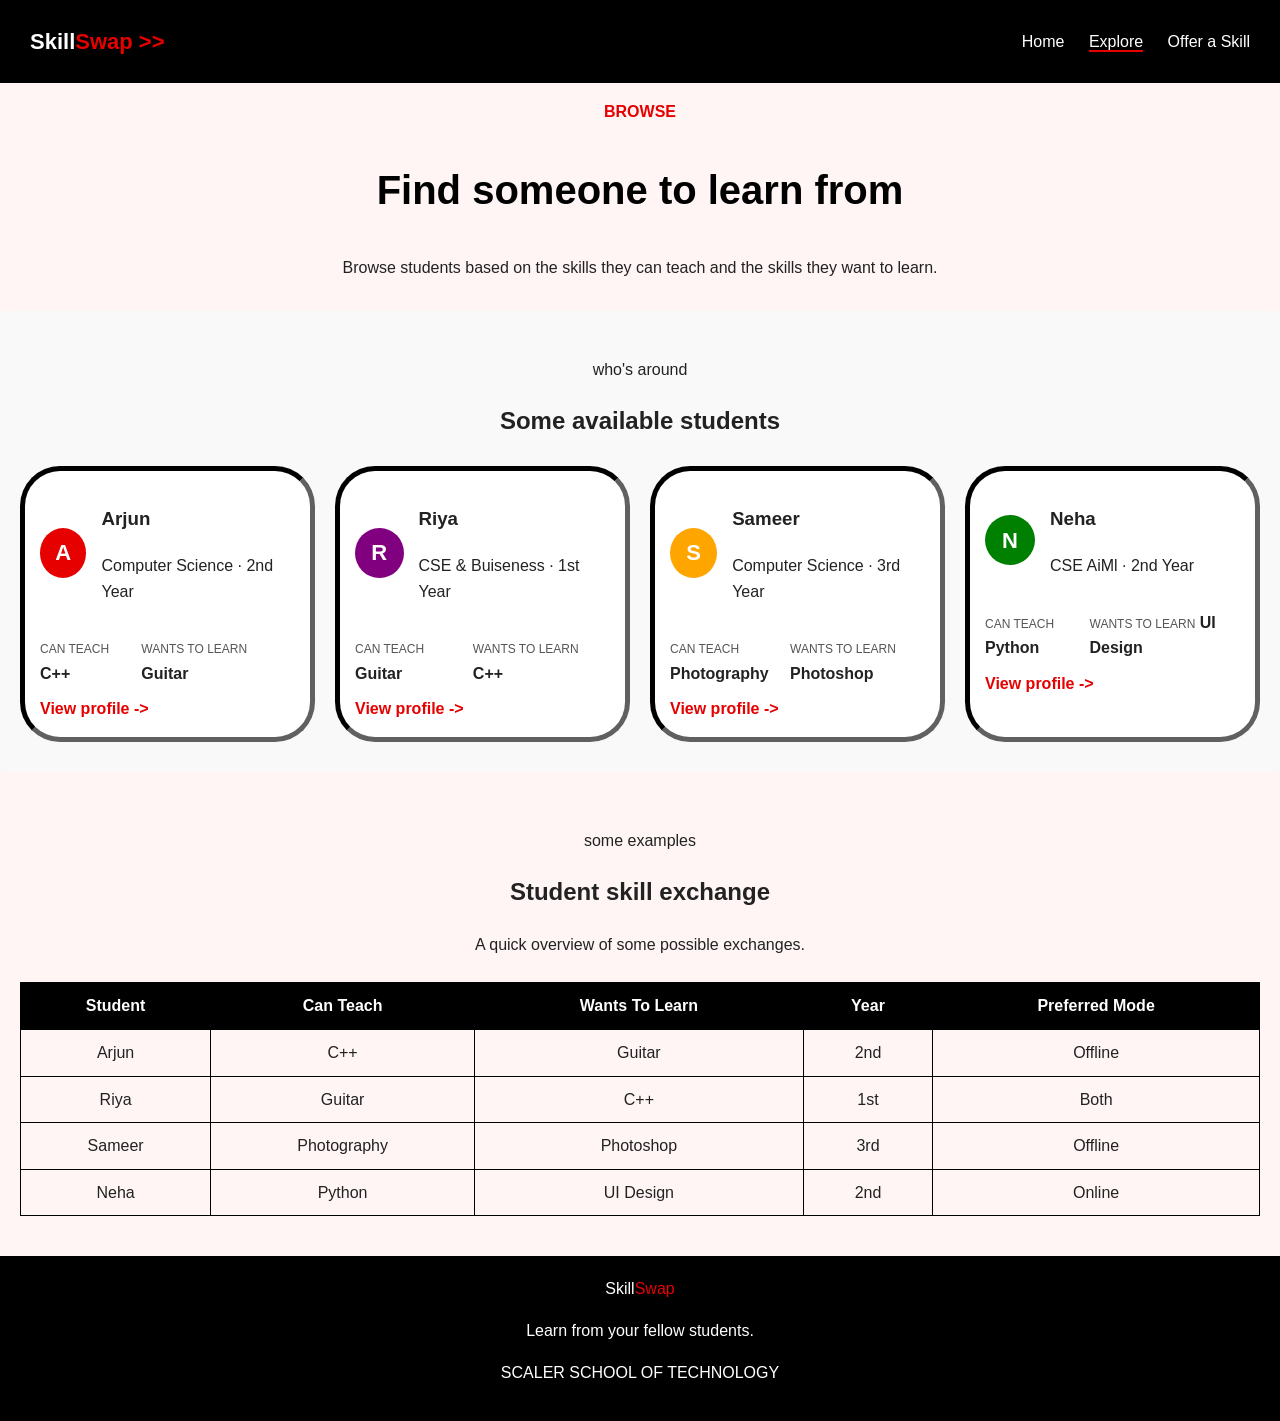
==== explore.html @ 8e1d44cf "Add files via upload" ====
<!DOCTYPE html>
<html lang="en">
<head>
    <meta charset="UTF-8">
    <meta name="viewport" content="width=device-width, initial-scale=1.0">
    <title>Explore Students | SkillSwap</title>
    <link rel="stylesheet" href="style.css">
</head>
<body>

    <header class="site-header">
        <div class="logo">Skill<span>Swap >> </span></div>
        <nav class="navigation">
            <a href="index.html">Home</a>
            <a href="explore.html" class="active">Explore</a>
            <a href="offer.html">Offer a Skill</a>
        </nav>
    </header>

    <main>
        <section class="page-heading">
            <p class="small-title">browse</p>
            <h1>Find someone to learn from</h1>
            <p>
                Browse students based on the skills they can teach
                and the skills they want to learn.
            </p>
        </section>

        

        <section class="section light-section" id="students">
            <div class="section-title">
                <p class="small-title">who's around</p>
                <h2>Some available students</h2>
            </div>

            <div class="student-grid">

                <article class="student-card">
                    <div class="student-header">
                        <div class="large-avatar">A</div>
                        <div>
                            <h3>Arjun</h3>
                            <p>Computer Science · 2nd Year</p>
                        </div>
                    </div>
                    <div class="student-skills">
                        <div>
                            <span>CAN TEACH</span>
                            <strong>C++</strong>
                        </div>
                        <div>
                            <span>WANTS TO LEARN</span>
                            <strong>Guitar</strong>
                        </div>
                    </div>
                    <a href="#" class="profile-link">View profile -&gt;</a>
                </article>

                <article class="student-card">
                    <div class="student-header">
                        <div class="large-avatar purple">R</div>
                        <div>
                            <h3>Riya</h3>
                            <p>CSE & Buiseness · 1st Year</p>
                        </div>
                    </div>
                    <div class="student-skills">
                        <div>
                            <span>CAN TEACH</span>
                            <strong>Guitar</strong>
                        </div>
                        <div>
                            <span>WANTS TO LEARN</span>
                            <strong>C++</strong>
                        </div>
                    </div>
                    <a href="#" class="profile-link">View profile -&gt;</a>
                </article>

                <article class="student-card">
                    <div class="student-header">
                        <div class="large-avatar orange">S</div>
                        <div>
                            <h3>Sameer</h3>
                            <p>Computer Science · 3rd Year</p>
                        </div>
                    </div>
                    <div class="student-skills">
                        <div>
                            <span>CAN TEACH</span>
                            <strong>Photography</strong>
                        </div>
                        <div>
                            <span>WANTS TO LEARN</span>
                            <strong>Photoshop</strong>
                        </div>
                    </div>
                    <a href="#" class="profile-link">View profile -&gt;</a>
                </article>

                <article class="student-card">
                    <div class="student-header">
                        <div class="large-avatar green">N</div>
                        <div>
                            <h3>Neha</h3>
                            <p>CSE AiMl · 2nd Year</p>
                        </div>
                    </div>
                    <div class="student-skills">
                        <div>
                            <span>CAN TEACH</span>
                            <strong>Python</strong>
                        </div>
                        <div>
                            <span>WANTS TO LEARN</span>
                            <strong>UI Design</strong>
                        </div>
                    </div>
                    <a href="#" class="profile-link">View profile -&gt;</a>
                </article>

            </div>
        </section>

        <section class="section">
            <div class="section-title">
                <p class="small-title">some examples</p>
                <h2>Student skill exchange</h2>
                <p>A quick overview of some possible exchanges.</p>
            </div>

            <div class="table-container">
                <table>
                    <thead>
                        <tr>
                            <th>Student</th>
                            <th>Can Teach</th>
                            <th>Wants To Learn</th>
                            <th>Year</th>
                            <th>Preferred Mode</th>
                        </tr>
                    </thead>
                    <tbody>
                        <tr>
                            <td>Arjun</td>
                            <td>C++</td>
                            <td>Guitar</td>
                            <td>2nd</td>
                            <td>Offline</td>
                        </tr>
                        <tr>
                            <td>Riya</td>
                            <td>Guitar</td>
                            <td>C++</td>
                            <td>1st</td>
                            <td>Both</td>
                        </tr>
                        <tr>
                            <td>Sameer</td>
                            <td>Photography</td>
                            <td>Photoshop</td>
                            <td>3rd</td>
                            <td>Offline</td>
                        </tr>
                        <tr>
                            <td>Neha</td>
                            <td>Python</td>
                            <td>UI Design</td>
                            <td>2nd</td>
                            <td>Online</td>
                        </tr>
                    </tbody>
                </table>
            </div>
        </section>

    </main>

    <footer>
        <div class="footer-content">
            <div class="logo">Skill<span>Swap</span></div>
            <p>Learn from your fellow students.</p>
        </div>
        <p class="copyright">SCALER SCHOOL OF TECHNOLOGY</p>
    </footer>

</body>
</html>
---- style.css ----
body {
  margin: 0;
  font-family: Arial, sans-serif;
  background: #fff5f5;
  color: #222;
  line-height: 1.6;
}

marquee {
  font-size: 40px;
  border: 3px ridge #747272;
  font-family: Impact, Haettenschweiler, 'Arial Narrow Bold', sans-serif;
}

.site-header {
  position: sticky;
  background: #000;
  color: #fff;
  padding: 24px 30px;
  display: flex;
  justify-content: space-between;
  align-items: center;
}

.site-header .logo {
  font-size: 22px;
  font-weight: bold;
}

.site-header .logo span {
  color: #e60000;
}

.navigation a {
  color: #fff;
  text-decoration: none;
  margin-left: 20px;
}

.navigation a:hover {
  color: #e60000;
}

.navigation a.active {
  border-bottom: 2px solid #e60000;
}

.hero {
  display: flex;
  justify-content: space-between;
  align-items: flex-start;
  padding: 40px 20px;
  background: #f2f2f2;
}

.hero-text {
  flex: 2;
  padding-right: 30px;
  margin: 0;
}

.hero h1 {
  font-size: 70px;
  margin: 5px 0 15px 0;
}

.hero span {
  color: #e60000;
}

.hero .intro {
  max-width: 600px;
  margin: 0 0 15px 0;
}

.hero-links {
  margin-top: 10px;
}

.button {
  display: inline-block;
  padding: 10px 18px;
  margin: 5px;
  background: #e60000;
  color: #fff;
  text-decoration: none;
  border-radius: 4px;
}

.button:hover {
  background: #990000;
}

.button.outline {
  background: transparent;
  border: 1px solid #e60000;
  color: #e60000;
}

.button.outline:hover {
  background: #e60000;
  color: #fff;
}

.exchange-box {
  flex: 1;
  background: #fff;
  border: 10px outset #747272;
  padding: 10px;
  max-width: 350px;
  border-radius: 20px;
  box-shadow: 0 2px 6px rgba(0,0,0,0.1);
  margin: 0;
}

.exchange-icon {
  font-size: 30px;
  margin-bottom: 10px;
  color: #000;
}

.exchange-person {
  display: flex;
  align-items: center;
  margin-top: 15px;
}

.exchange-person .avatar {
  background: #e60000;
  color: #fff;
  font-weight: bold;
  border-radius: 50%;
  width: 35px;
  height: 35px;
  display: flex;
  justify-content: center;
  align-items: center;
  margin-right: 10px;
}

.section {
  padding: 40px 20px;
}

.section-title {
  text-align: center;
  margin-bottom: 25px;
}

.skill-grid {
  display: grid;
  grid-template-columns: repeat(auto-fit, minmax(200px, 1fr));
  gap: 20px;
}

.skill-card {
  background: #fff;
  border: 5px inset #0c0c0c;
  padding: 15px;
  transition: transform 0.2s;
}

.skill-card:hover {
  transform: scale(1.03);
}

.skill-symbol {
  font-size: 26px;
  margin-bottom: 10px;
  color: #e60000;
}

.rules-section {
  padding: 30px;
  background: #f0f0f0;
}

.rules li {
  margin: 8px 0;
}

.home-cta {
  text-align: center;
  padding: 40px 20px;
  background: #fff;
}

.home-cta h2 {
  margin-bottom: 10px;
}

footer {
  background: #000;
  color: #fff;
  text-align: center;
  padding: 20px;
}

footer .logo span {
  color: #e60000;
}

/* ---------------- Offer Page Styles ---------------- */

.page-heading {
  text-align: center;
  margin-bottom: 30px;
}

.page-heading h1 {
  font-size: 40px;
  color: #000;
}

.page-heading .small-title {
  color: #e60000;
  text-transform: uppercase;
  font-weight: bold;
}

.form-section {
  display: flex;
  gap: 40px;
  align-items: flex-start;
}

.form-info {
  flex: 1;
  background: #fff;
  border: 5px inset #0c0c0c;
  padding: 20px;
  border-radius: 6px;
}

.form-info h2 {
  color: #000;
}

.form-info .small-title {
  color: #e60000;
  font-weight: bold;
}

.form-tips {
  margin-top: 15px;
  padding-left: 20px;
}

.form-tips li {
  margin-bottom: 8px;
}

.skill-form {
  flex: 2;
  background: #fff;
  border: 10px outset #747272;
  padding: 20px;
  border-radius: 6px;
}

fieldset {
  border: none;
  margin-bottom: 20px;
  padding: 0;
}

legend {
  font-weight: bold;
  color: #e60000;
  margin-bottom: 10px;
}

.form-row {
  display: flex;
  gap: 20px;
  margin-bottom: 15px;
}

.form-group {
  flex: 1;
  display: flex;
  flex-direction: column;
}

label {
  margin-bottom: 5px;
  font-weight: bold;
}

input, select, textarea {
  padding: 8px;
  border: 1px solid #000;
  border-radius: 4px;
  margin-bottom: 12px;
}

input:focus, select:focus, textarea:focus {
  border-color: #000;
  outline: none;
  background: #fff;
}

.radio-group, .checkbox-group {
  display: flex;
  flex-wrap: wrap;
  gap: 15px;
}

.submit-button {
  background: #e60000;
  color: #fff;
  padding: 12px 20px;
  border: none;
  border-radius: 4px;
  font-size: 16px;
  cursor: pointer;
}

.submit-button:hover {
  background: #990000;
}

/* ---------------- Explore Page Styles ---------------- */

.category-list {
  display: flex;
  flex-wrap: wrap;
  justify-content: center;
  gap: 15px;
  margin-top: 20px;
}

.category-list a {
  background: #e60000;
  color: #fff;
  padding: 8px 15px;
  border-radius: 4px;
  text-decoration: none;
}

.category-list a:hover {
  background: #990000;
}

.light-section {
  background: #f9f9f9;
  border-radius: 6px;
  padding: 30px 20px;
}

.student-grid {
  display: grid;
  grid-template-columns: repeat(auto-fit, minmax(250px, 1fr));
  gap: 20px;
}

.student-card {
  background: #fff;
  border: 5px inset #0c0c0c;
  padding: 15px;
  border-radius: 40px;
  transition: transform 0.2s;
}

.student-card:hover {
  transform: scale(1.03);
}

.student-header {
  display: flex;
  align-items: center;
  margin-bottom: 15px;
}

.large-avatar {
  width: 50px;
  height: 50px;
  border-radius: 50%;
  background: #e60000;
  color: #fff;
  font-weight: bold;
  font-size: 22px;
  display: flex;
  justify-content: center;
  align-items: center;
  margin-right: 15px;
}

.large-avatar.purple { background: purple; }
.large-avatar.orange { background: orange; }
.large-avatar.green { background: green; }

.student-skills {
  display: flex;
  justify-content: space-between;
  margin-bottom: 10px;
}

.student-skills span {
  font-size: 12px;
  color: #555;
}

.profile-link {
  color: #e60000;
  text-decoration: none;
  font-weight: bold;
}

.profile-link:hover {
  text-decoration: underline;
}

.table-container {
  overflow-x: auto;
  margin-top: 20px;
}

table {
  width: 100%;
  border-collapse: collapse;
}

thead {
  background: #000;
  color: #fff;
}

th, td {
  border: 1px solid #000;
  padding: 10px;
  text-align: center;
}
@media (max-width: 850px) {

    .hero-content,
    .rules-layout,
    .form-layout {
        grid-template-columns: 1fr;
    }

    .skill-grid {
        grid-template-columns: repeat(2, 1fr);
    }

    .student-grid {
        grid-template-columns: repeat(2, 1fr);
    }

    .hero {
        padding: 60px 0;
    }

    .hero h1 {
        font-size: 4rem;
    }
}


@media (max-width: 600px) {

    .navigation {
        flex-direction: column;
        padding: 18px 0;
    }

    nav {
        width: 100%;
        justify-content: center;
        gap: 18px;
    }

    .hero h1 {
        font-size: 3rem;
        letter-spacing: -1.5px;
    }

    .skill-grid,
    .student-grid {
        grid-template-columns: 1fr;
    }

    .idea-card {
        box-shadow: 6px 6px 0 #2563eb;
    }

    .section-heading h2,
    .rules h2,
    .cta h2,
    .form-intro h2 {
        font-size: 2rem;
    }

    .skill-form {
        padding: 22px;
    }

    .footer-content {
        flex-direction: column;
        align-items: flex-start;
    }
}
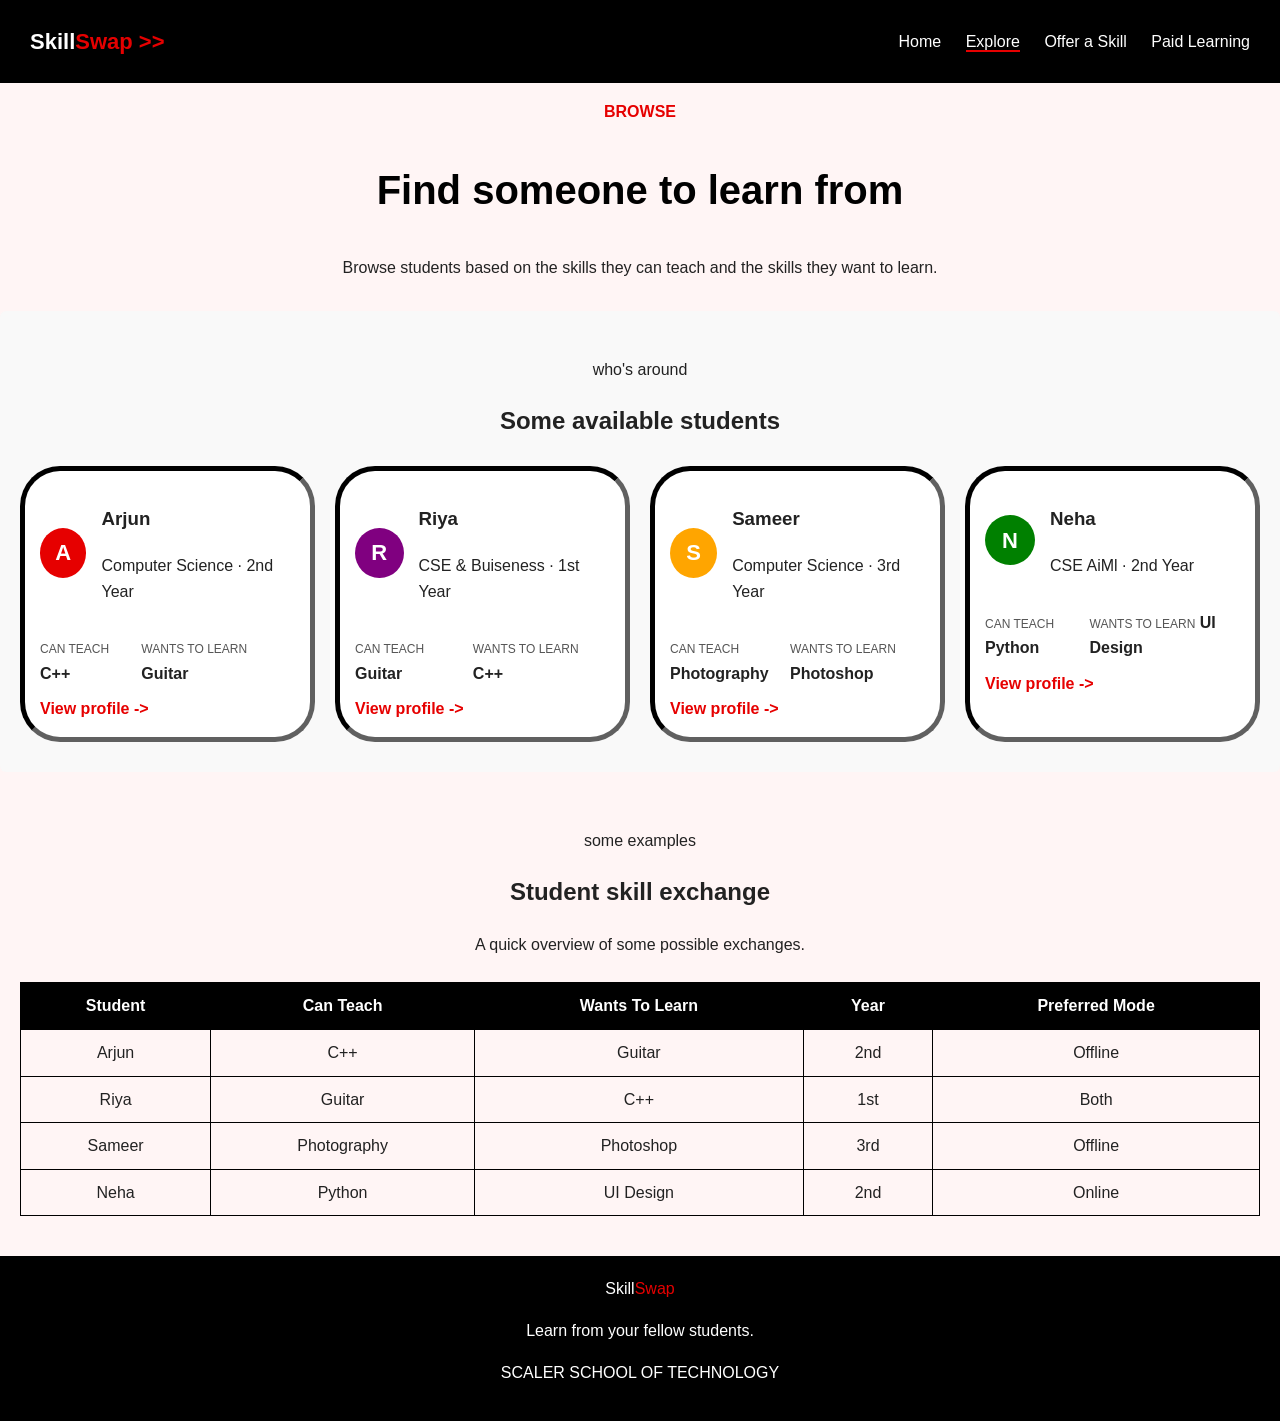
==== commit 4d4abfd4: "Update navigation to include 'Paid Learning' link Added a new link for 'Paid Learning' in the naviga" ====
--- a/explore.html
+++ b/explore.html
@@ -7,17 +7,16 @@
     <link rel="stylesheet" href="style.css">
 </head>
 <body>
-
-    <header class="site-header">
+<header class="site-header">
         <div class="logo">Skill<span>Swap >> </span></div>
         <nav class="navigation">
             <a href="index.html">Home</a>
             <a href="explore.html" class="active">Explore</a>
             <a href="offer.html">Offer a Skill</a>
+             <a href="sell.html">Paid Learning</a>
         </nav>
     </header>
-
-    <main>
+<main>
         <section class="page-heading">
             <p class="small-title">browse</p>
             <h1>Find someone to learn from</h1>
@@ -26,18 +25,14 @@
                 and the skills they want to learn.
             </p>
         </section>
-
-        
-
-        <section class="section light-section" id="students">
+ <section class="section light-section" id="students">
             <div class="section-title">
                 <p class="small-title">who's around</p>
                 <h2>Some available students</h2>
             </div>
 
             <div class="student-grid">
-
-                <article class="student-card">
+     <article class="student-card">
                     <div class="student-header">
                         <div class="large-avatar">A</div>
                         <div>
@@ -123,8 +118,7 @@
 
             </div>
         </section>
-
-        <section class="section">
+    <section class="section">
             <div class="section-title">
                 <p class="small-title">some examples</p>
                 <h2>Student skill exchange</h2>
@@ -177,7 +171,6 @@
         </section>
 
     </main>
-
     <footer>
         <div class="footer-content">
             <div class="logo">Skill<span>Swap</span></div>
@@ -187,4 +180,4 @@
     </footer>
 
 </body>
-</html>+</html>
